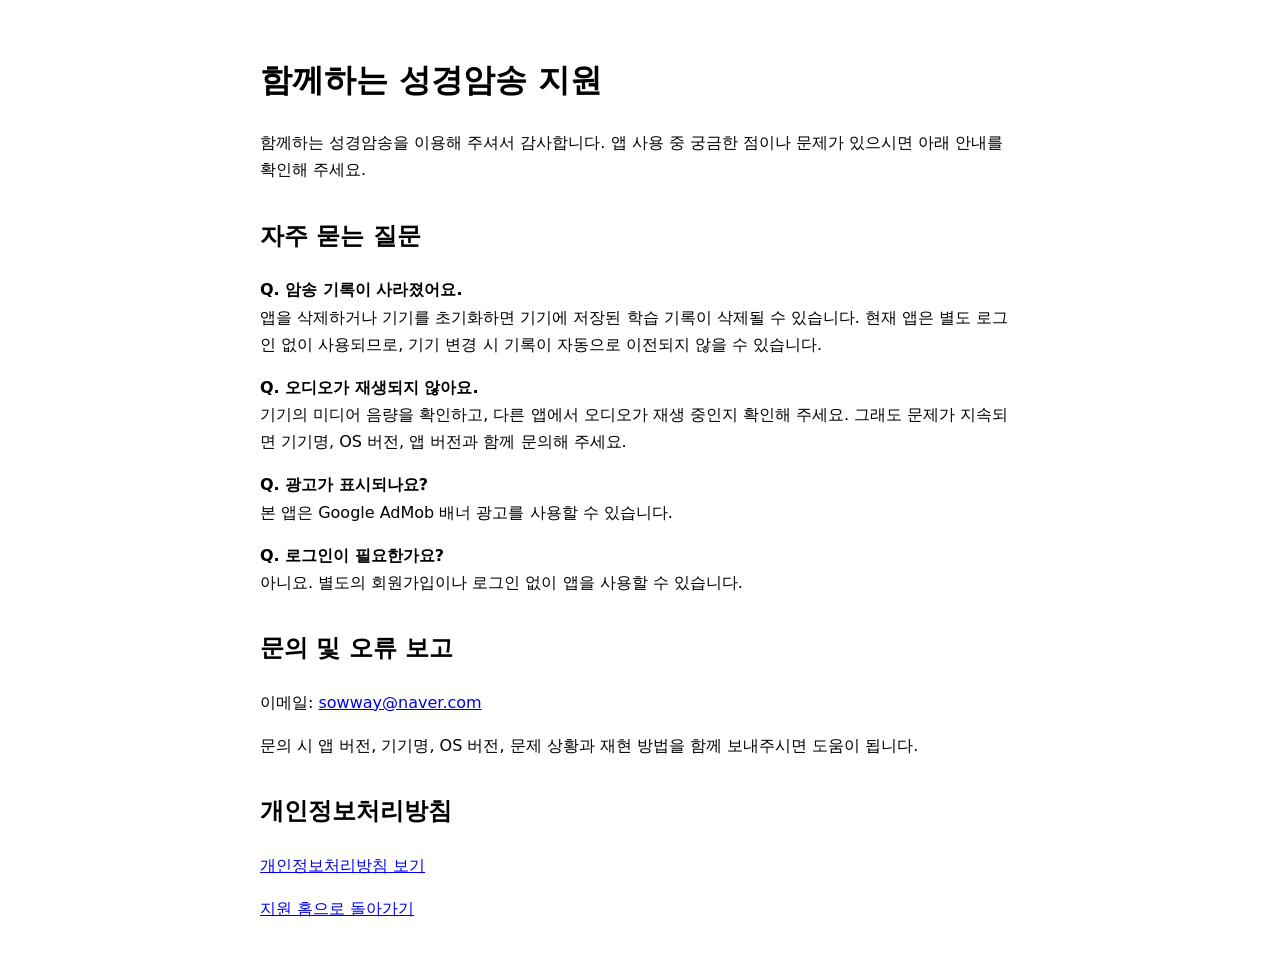
==== bible-memo/index.html @ c6562c02 "멀티 앱 지원 페이지 추가: 함께하는 성경암송" ====
<!DOCTYPE html>
<html lang="ko">
<head>
<meta charset="UTF-8">
<meta name="viewport" content="width=device-width, initial-scale=1">
<title>함께하는 성경암송 지원</title>
<style>
body{font-family:system-ui,sans-serif;max-width:760px;margin:0 auto;padding:32px 20px;line-height:1.7}
h2{margin-top:32px}
</style>
</head>
<body>
<h1>함께하는 성경암송 지원</h1>
<p>함께하는 성경암송을 이용해 주셔서 감사합니다. 앱 사용 중 궁금한 점이나 문제가 있으시면 아래 안내를 확인해 주세요.</p>

<h2>자주 묻는 질문</h2>
<p><strong>Q. 암송 기록이 사라졌어요.</strong><br>앱을 삭제하거나 기기를 초기화하면 기기에 저장된 학습 기록이 삭제될 수 있습니다. 현재 앱은 별도 로그인 없이 사용되므로, 기기 변경 시 기록이 자동으로 이전되지 않을 수 있습니다.</p>

<p><strong>Q. 오디오가 재생되지 않아요.</strong><br>기기의 미디어 음량을 확인하고, 다른 앱에서 오디오가 재생 중인지 확인해 주세요. 그래도 문제가 지속되면 기기명, OS 버전, 앱 버전과 함께 문의해 주세요.</p>

<p><strong>Q. 광고가 표시되나요?</strong><br>본 앱은 Google AdMob 배너 광고를 사용할 수 있습니다.</p>

<p><strong>Q. 로그인이 필요한가요?</strong><br>아니요. 별도의 회원가입이나 로그인 없이 앱을 사용할 수 있습니다.</p>

<h2>문의 및 오류 보고</h2>
<p>이메일: <a href="mailto:sowway@naver.com">sowway@naver.com</a></p>
<p>문의 시 앱 버전, 기기명, OS 버전, 문제 상황과 재현 방법을 함께 보내주시면 도움이 됩니다.</p>

<h2>개인정보처리방침</h2>
<p><a href="../common/privacy.html">개인정보처리방침 보기</a></p>

<p><a href="../">지원 홈으로 돌아가기</a></p>
</body>
</html>
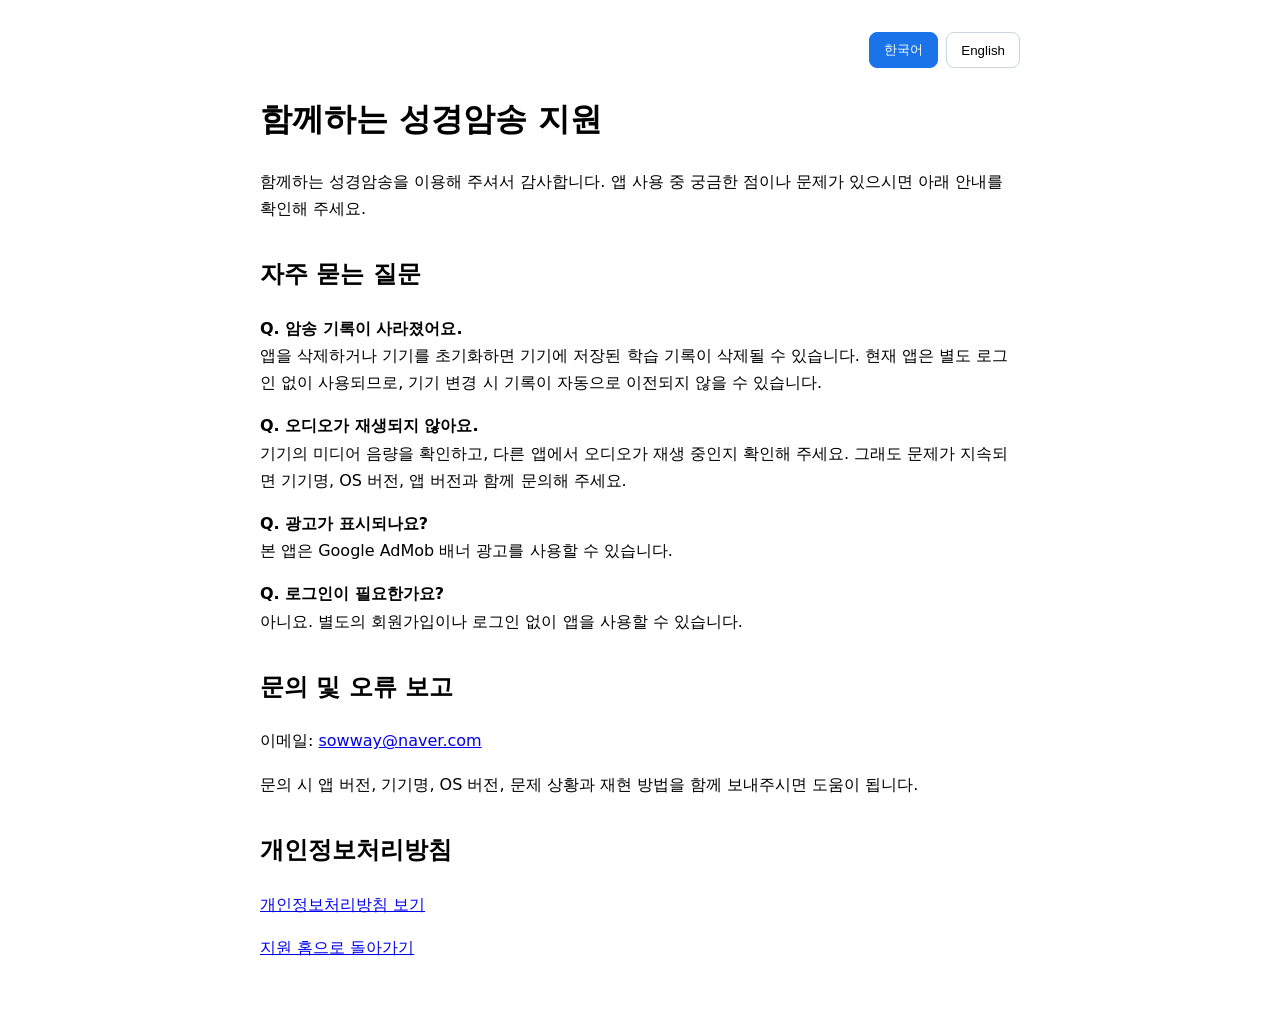
==== commit 90a75884: "지원 페이지 한국어/English 전환 기능 추가" ====
--- a/bible-memo/index.html
+++ b/bible-memo/index.html
@@ -3,32 +3,57 @@
 <head>
 <meta charset="UTF-8">
 <meta name="viewport" content="width=device-width, initial-scale=1">
-<title>함께하는 성경암송 지원</title>
+<title>Bible Memorization Together Support</title>
 <style>
 body{font-family:system-ui,sans-serif;max-width:760px;margin:0 auto;padding:32px 20px;line-height:1.7}
+.lang{display:flex;gap:8px;justify-content:flex-end;margin-bottom:24px}
+.lang button{padding:8px 14px;border:1px solid #cbd5e1;background:#fff;border-radius:8px;cursor:pointer}
+.lang button.active{background:#1a73e8;color:#fff;border-color:#1a73e8}
 h2{margin-top:32px}
 </style>
 </head>
 <body>
-<h1>함께하는 성경암송 지원</h1>
-<p>함께하는 성경암송을 이용해 주셔서 감사합니다. 앱 사용 중 궁금한 점이나 문제가 있으시면 아래 안내를 확인해 주세요.</p>
+<div class="lang">
+<button id="btn-ko" onclick="setLang('ko')">한국어</button>
+<button id="btn-en" onclick="setLang('en')">English</button>
+</div>
 
-<h2>자주 묻는 질문</h2>
-<p><strong>Q. 암송 기록이 사라졌어요.</strong><br>앱을 삭제하거나 기기를 초기화하면 기기에 저장된 학습 기록이 삭제될 수 있습니다. 현재 앱은 별도 로그인 없이 사용되므로, 기기 변경 시 기록이 자동으로 이전되지 않을 수 있습니다.</p>
+<h1 data-ko="함께하는 성경암송 지원" data-en="Bible Memorization Together Support">함께하는 성경암송 지원</h1>
+<p data-ko="함께하는 성경암송을 이용해 주셔서 감사합니다. 앱 사용 중 궁금한 점이나 문제가 있으시면 아래 안내를 확인해 주세요." data-en="Thank you for using Bible Memorization Together. If you have questions or experience an issue, please review the information below.">함께하는 성경암송을 이용해 주셔서 감사합니다. 앱 사용 중 궁금한 점이나 문제가 있으시면 아래 안내를 확인해 주세요.</p>
 
-<p><strong>Q. 오디오가 재생되지 않아요.</strong><br>기기의 미디어 음량을 확인하고, 다른 앱에서 오디오가 재생 중인지 확인해 주세요. 그래도 문제가 지속되면 기기명, OS 버전, 앱 버전과 함께 문의해 주세요.</p>
+<h2 data-ko="자주 묻는 질문" data-en="Frequently Asked Questions">자주 묻는 질문</h2>
 
-<p><strong>Q. 광고가 표시되나요?</strong><br>본 앱은 Google AdMob 배너 광고를 사용할 수 있습니다.</p>
+<p><strong data-ko="Q. 암송 기록이 사라졌어요." data-en="Q. My memorization progress disappeared.">Q. 암송 기록이 사라졌어요.</strong><br>
+<span data-ko="앱을 삭제하거나 기기를 초기화하면 기기에 저장된 학습 기록이 삭제될 수 있습니다. 현재 앱은 별도 로그인 없이 사용되므로, 기기 변경 시 기록이 자동으로 이전되지 않을 수 있습니다." data-en="Progress stored on your device may be removed if you uninstall the app or reset your device. Because the app does not require an account, progress may not transfer automatically when you change devices.">앱을 삭제하거나 기기를 초기화하면 기기에 저장된 학습 기록이 삭제될 수 있습니다. 현재 앱은 별도 로그인 없이 사용되므로, 기기 변경 시 기록이 자동으로 이전되지 않을 수 있습니다.</span></p>
 
-<p><strong>Q. 로그인이 필요한가요?</strong><br>아니요. 별도의 회원가입이나 로그인 없이 앱을 사용할 수 있습니다.</p>
+<p><strong data-ko="Q. 오디오가 재생되지 않아요." data-en="Q. Audio does not play.">Q. 오디오가 재생되지 않아요.</strong><br>
+<span data-ko="기기의 미디어 음량을 확인하고, 다른 앱에서 오디오가 재생 중인지 확인해 주세요. 그래도 문제가 지속되면 기기명, OS 버전, 앱 버전과 함께 문의해 주세요." data-en="Check your device media volume and whether another app is playing audio. If the issue continues, contact us with your device model, OS version, and app version.">기기의 미디어 음량을 확인하고, 다른 앱에서 오디오가 재생 중인지 확인해 주세요. 그래도 문제가 지속되면 기기명, OS 버전, 앱 버전과 함께 문의해 주세요.</span></p>
 
-<h2>문의 및 오류 보고</h2>
-<p>이메일: <a href="mailto:sowway@naver.com">sowway@naver.com</a></p>
-<p>문의 시 앱 버전, 기기명, OS 버전, 문제 상황과 재현 방법을 함께 보내주시면 도움이 됩니다.</p>
+<p><strong data-ko="Q. 광고가 표시되나요?" data-en="Q. Does the app show ads?">Q. 광고가 표시되나요?</strong><br>
+<span data-ko="본 앱은 Google AdMob 배너 광고를 사용할 수 있습니다." data-en="This app may display banner ads provided by Google AdMob.">본 앱은 Google AdMob 배너 광고를 사용할 수 있습니다.</span></p>
 
-<h2>개인정보처리방침</h2>
-<p><a href="../common/privacy.html">개인정보처리방침 보기</a></p>
+<p><strong data-ko="Q. 로그인이 필요한가요?" data-en="Q. Do I need an account?">Q. 로그인이 필요한가요?</strong><br>
+<span data-ko="아니요. 별도의 회원가입이나 로그인 없이 앱을 사용할 수 있습니다." data-en="No. You can use the app without creating an account or signing in.">아니요. 별도의 회원가입이나 로그인 없이 앱을 사용할 수 있습니다.</span></p>
 
-<p><a href="../">지원 홈으로 돌아가기</a></p>
+<h2 data-ko="문의 및 오류 보고" data-en="Contact and Bug Reports">문의 및 오류 보고</h2>
+<p><span data-ko="이메일" data-en="Email">이메일</span>: <a href="mailto:sowway@naver.com">sowway@naver.com</a></p>
+<p data-ko="문의 시 앱 버전, 기기명, OS 버전, 문제 상황과 재현 방법을 함께 보내주시면 도움이 됩니다." data-en="When contacting us, please include the app version, device model, OS version, issue description, and steps to reproduce it.">문의 시 앱 버전, 기기명, OS 버전, 문제 상황과 재현 방법을 함께 보내주시면 도움이 됩니다.</p>
+
+<h2 data-ko="개인정보처리방침" data-en="Privacy Policy">개인정보처리방침</h2>
+<p><a href="../common/privacy.html" data-ko="개인정보처리방침 보기" data-en="View Privacy Policy">개인정보처리방침 보기</a></p>
+
+<p><a href="../" data-ko="지원 홈으로 돌아가기" data-en="Back to support home">지원 홈으로 돌아가기</a></p>
+
+<script>
+function setLang(lang){
+ document.querySelectorAll('[data-ko]').forEach(el=>{el.textContent=lang==='ko'?el.dataset.ko:el.dataset.en;});
+ document.documentElement.lang=lang;
+ document.getElementById('btn-ko').classList.toggle('active',lang==='ko');
+ document.getElementById('btn-en').classList.toggle('active',lang==='en');
+ localStorage.setItem('sowway-lang',lang);
+}
+const saved=localStorage.getItem('sowway-lang')||'ko';
+setLang(saved);
+</script>
 </body>
 </html>
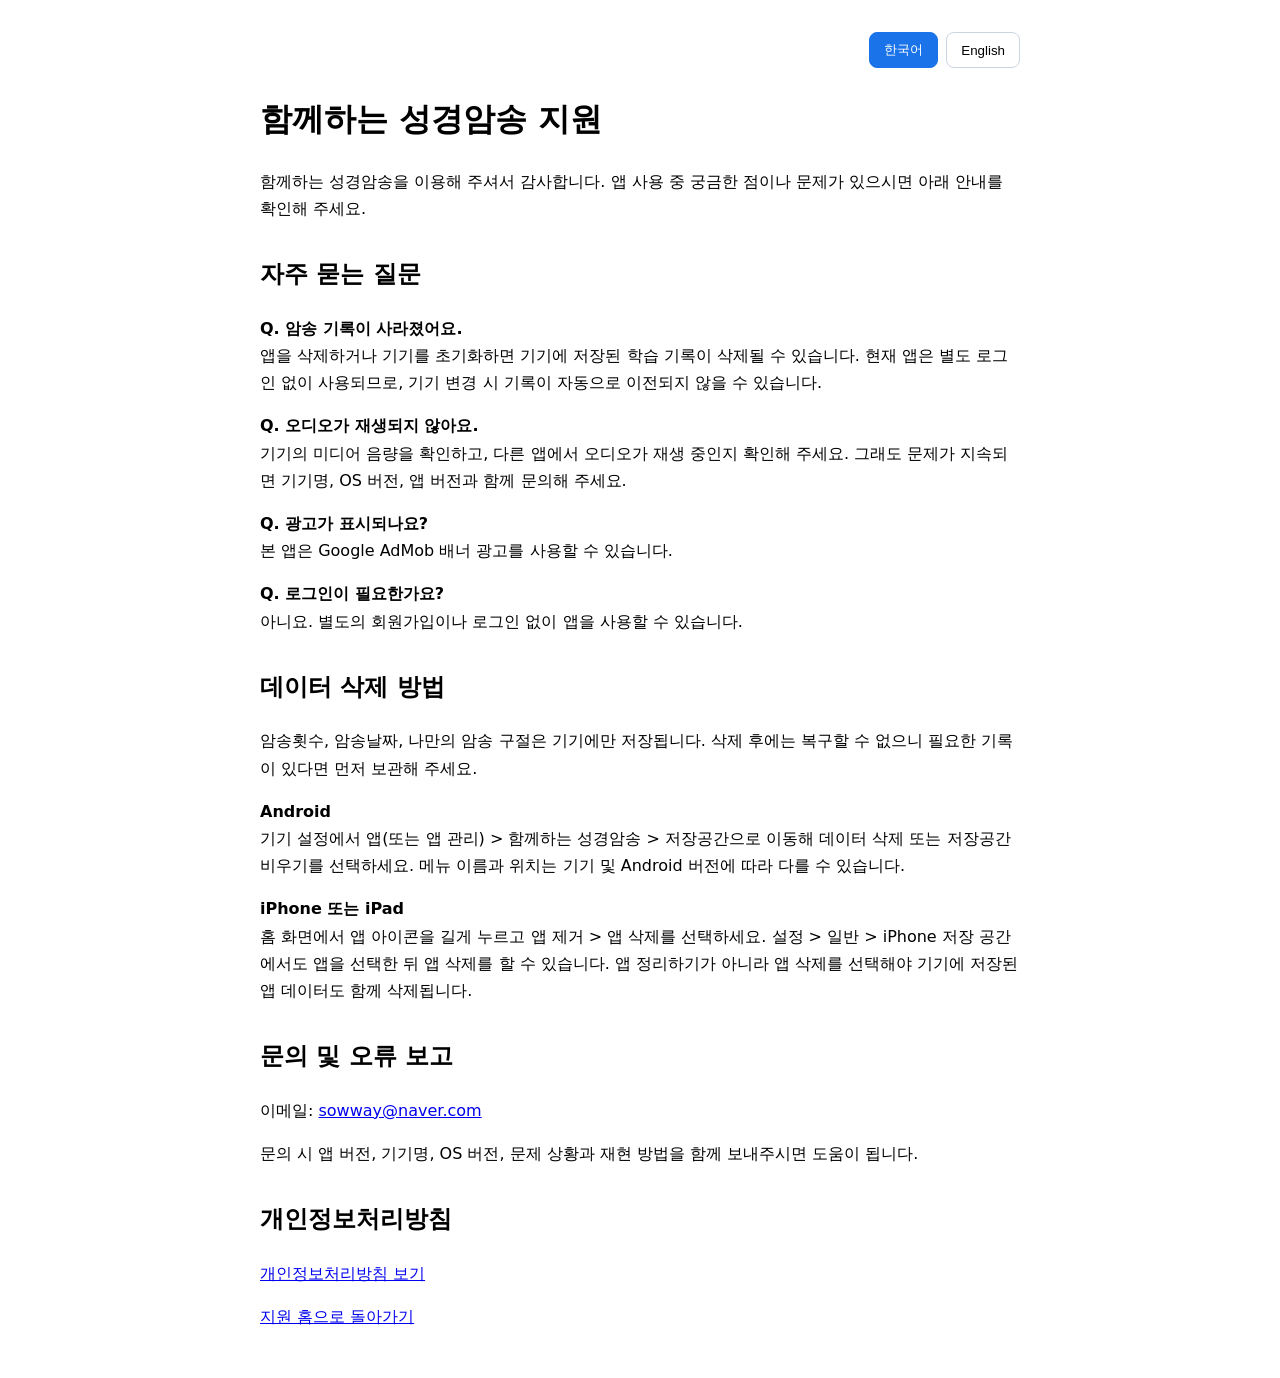
==== commit 302d1e87: "Update privacy policy disclosures Co-authored-by: Copilot <223556219+Copilot@users.noreply.github.co" ====
--- a/bible-memo/index.html
+++ b/bible-memo/index.html
@@ -35,6 +35,13 @@
 <p><strong data-ko="Q. 로그인이 필요한가요?" data-en="Q. Do I need an account?">Q. 로그인이 필요한가요?</strong><br>
 <span data-ko="아니요. 별도의 회원가입이나 로그인 없이 앱을 사용할 수 있습니다." data-en="No. You can use the app without creating an account or signing in.">아니요. 별도의 회원가입이나 로그인 없이 앱을 사용할 수 있습니다.</span></p>
 
+<h2 id="data-deletion" data-ko="데이터 삭제 방법" data-en="How to Delete Data">데이터 삭제 방법</h2>
+<p data-ko="암송횟수, 암송날짜, 나만의 암송 구절은 기기에만 저장됩니다. 삭제 후에는 복구할 수 없으니 필요한 기록이 있다면 먼저 보관해 주세요." data-en="Memorization counts, dates, and your personal verses are stored only on your device. Deleted data cannot be recovered, so save anything you need before deleting it.">암송횟수, 암송날짜, 나만의 암송 구절은 기기에만 저장됩니다. 삭제 후에는 복구할 수 없으니 필요한 기록이 있다면 먼저 보관해 주세요.</p>
+<p><strong data-ko="Android" data-en="Android">Android</strong><br>
+<span data-ko="기기 설정에서 앱(또는 앱 관리) &gt; 함께하는 성경암송 &gt; 저장공간으로 이동해 데이터 삭제 또는 저장공간 비우기를 선택하세요. 메뉴 이름과 위치는 기기 및 Android 버전에 따라 다를 수 있습니다." data-en="In your device settings, go to Apps (or App management) &gt; Bible Memorization Together &gt; Storage, then select Clear data or Clear storage. Menu names and locations may vary by device and Android version.">기기 설정에서 앱(또는 앱 관리) &gt; 함께하는 성경암송 &gt; 저장공간으로 이동해 데이터 삭제 또는 저장공간 비우기를 선택하세요. 메뉴 이름과 위치는 기기 및 Android 버전에 따라 다를 수 있습니다.</span></p>
+<p><strong data-ko="iPhone 또는 iPad" data-en="iPhone or iPad">iPhone 또는 iPad</strong><br>
+<span data-ko="홈 화면에서 앱 아이콘을 길게 누르고 앱 제거 &gt; 앱 삭제를 선택하세요. 설정 &gt; 일반 &gt; iPhone 저장 공간에서도 앱을 선택한 뒤 앱 삭제를 할 수 있습니다. 앱 정리하기가 아니라 앱 삭제를 선택해야 기기에 저장된 앱 데이터도 함께 삭제됩니다." data-en="Touch and hold the app icon on the Home Screen, then choose Remove App &gt; Delete App. You can also go to Settings &gt; General &gt; iPhone Storage, select the app, and tap Delete App. Choose Delete App, not Offload App, to remove the app's data stored on your device as well.">홈 화면에서 앱 아이콘을 길게 누르고 앱 제거 &gt; 앱 삭제를 선택하세요. 설정 &gt; 일반 &gt; iPhone 저장 공간에서도 앱을 선택한 뒤 앱 삭제를 할 수 있습니다. 앱 정리하기가 아니라 앱 삭제를 선택해야 기기에 저장된 앱 데이터도 함께 삭제됩니다.</span></p>
+
 <h2 data-ko="문의 및 오류 보고" data-en="Contact and Bug Reports">문의 및 오류 보고</h2>
 <p><span data-ko="이메일" data-en="Email">이메일</span>: <a href="mailto:sowway@naver.com">sowway@naver.com</a></p>
 <p data-ko="문의 시 앱 버전, 기기명, OS 버전, 문제 상황과 재현 방법을 함께 보내주시면 도움이 됩니다." data-en="When contacting us, please include the app version, device model, OS version, issue description, and steps to reproduce it.">문의 시 앱 버전, 기기명, OS 버전, 문제 상황과 재현 방법을 함께 보내주시면 도움이 됩니다.</p>
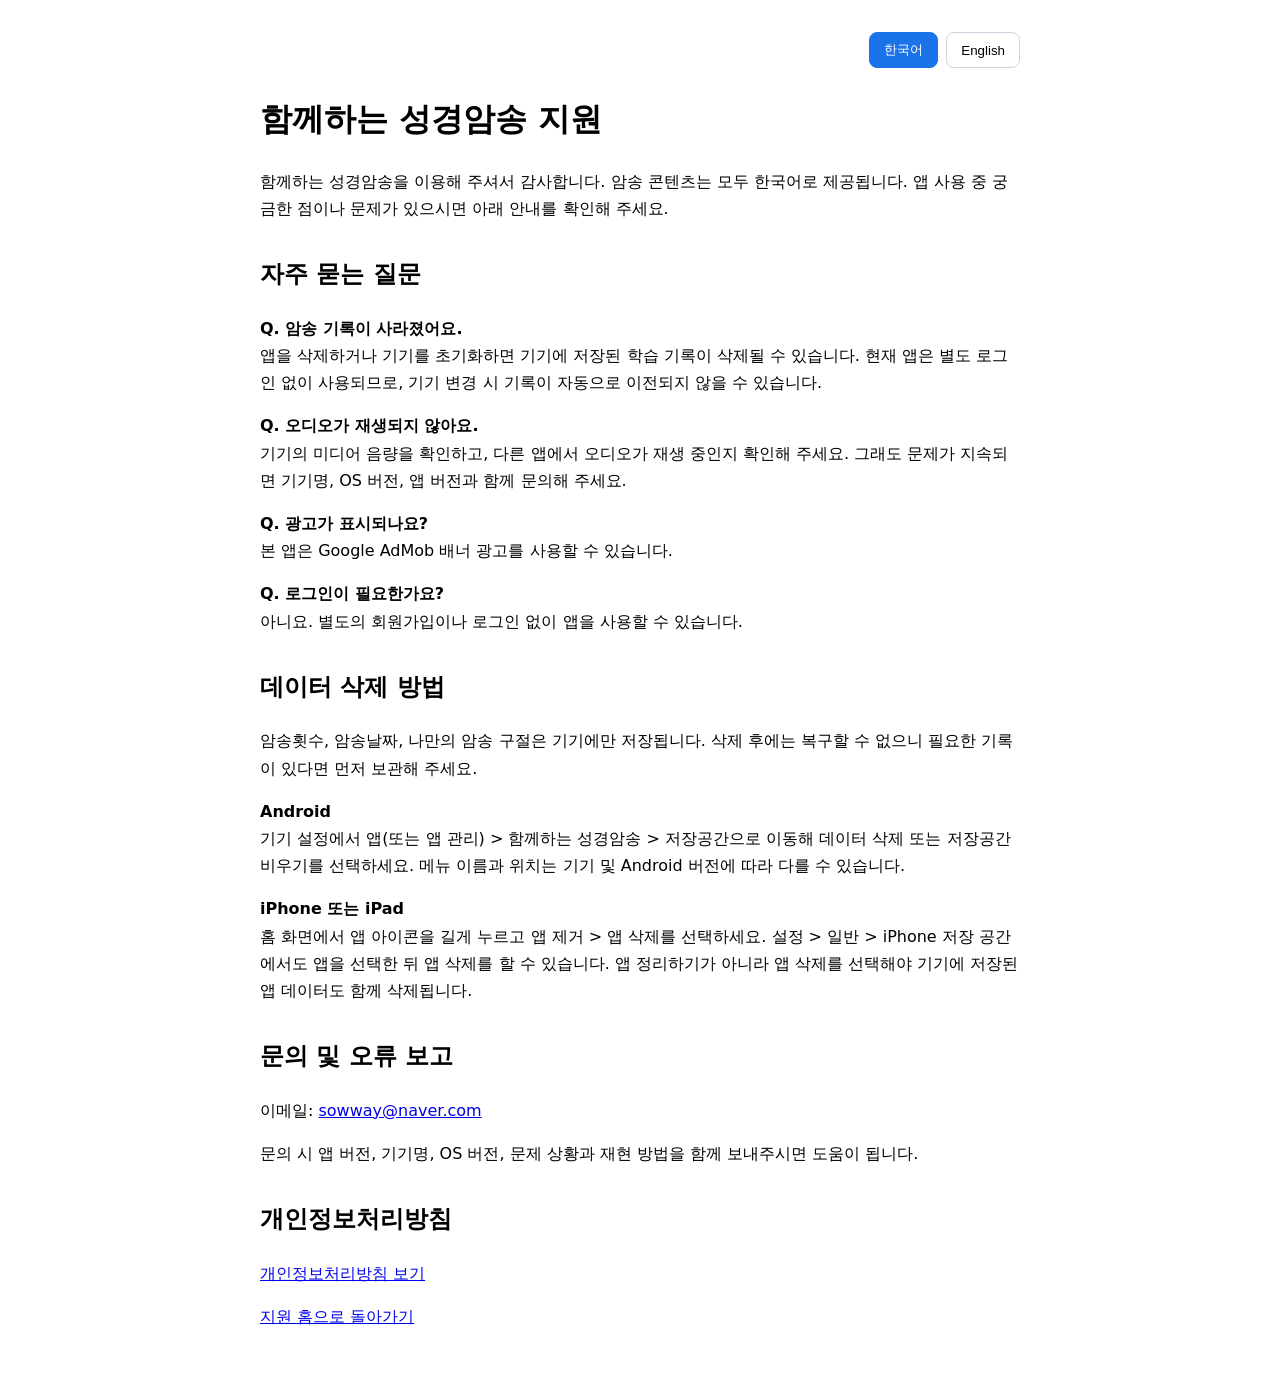
==== commit 5329d82f: "DTW maked" ====
--- a/bible-memo/index.html
+++ b/bible-memo/index.html
@@ -19,7 +19,7 @@
 </div>
 
 <h1 data-ko="함께하는 성경암송 지원" data-en="Bible Memorization Together Support">함께하는 성경암송 지원</h1>
-<p data-ko="함께하는 성경암송을 이용해 주셔서 감사합니다. 앱 사용 중 궁금한 점이나 문제가 있으시면 아래 안내를 확인해 주세요." data-en="Thank you for using Bible Memorization Together. If you have questions or experience an issue, please review the information below.">함께하는 성경암송을 이용해 주셔서 감사합니다. 앱 사용 중 궁금한 점이나 문제가 있으시면 아래 안내를 확인해 주세요.</p>
+<p data-ko="함께하는 성경암송을 이용해 주셔서 감사합니다. 암송 콘텐츠는 모두 한국어로 제공됩니다. 앱 사용 중 궁금한 점이나 문제가 있으시면 아래 안내를 확인해 주세요." data-en="Thank you for using Bible Memorization Together. All memorization content is provided in Korean. If you have questions or experience an issue, please review the information below.">함께하는 성경암송을 이용해 주셔서 감사합니다. 암송 콘텐츠는 모두 한국어로 제공됩니다. 앱 사용 중 궁금한 점이나 문제가 있으시면 아래 안내를 확인해 주세요.</p>
 
 <h2 data-ko="자주 묻는 질문" data-en="Frequently Asked Questions">자주 묻는 질문</h2>
 
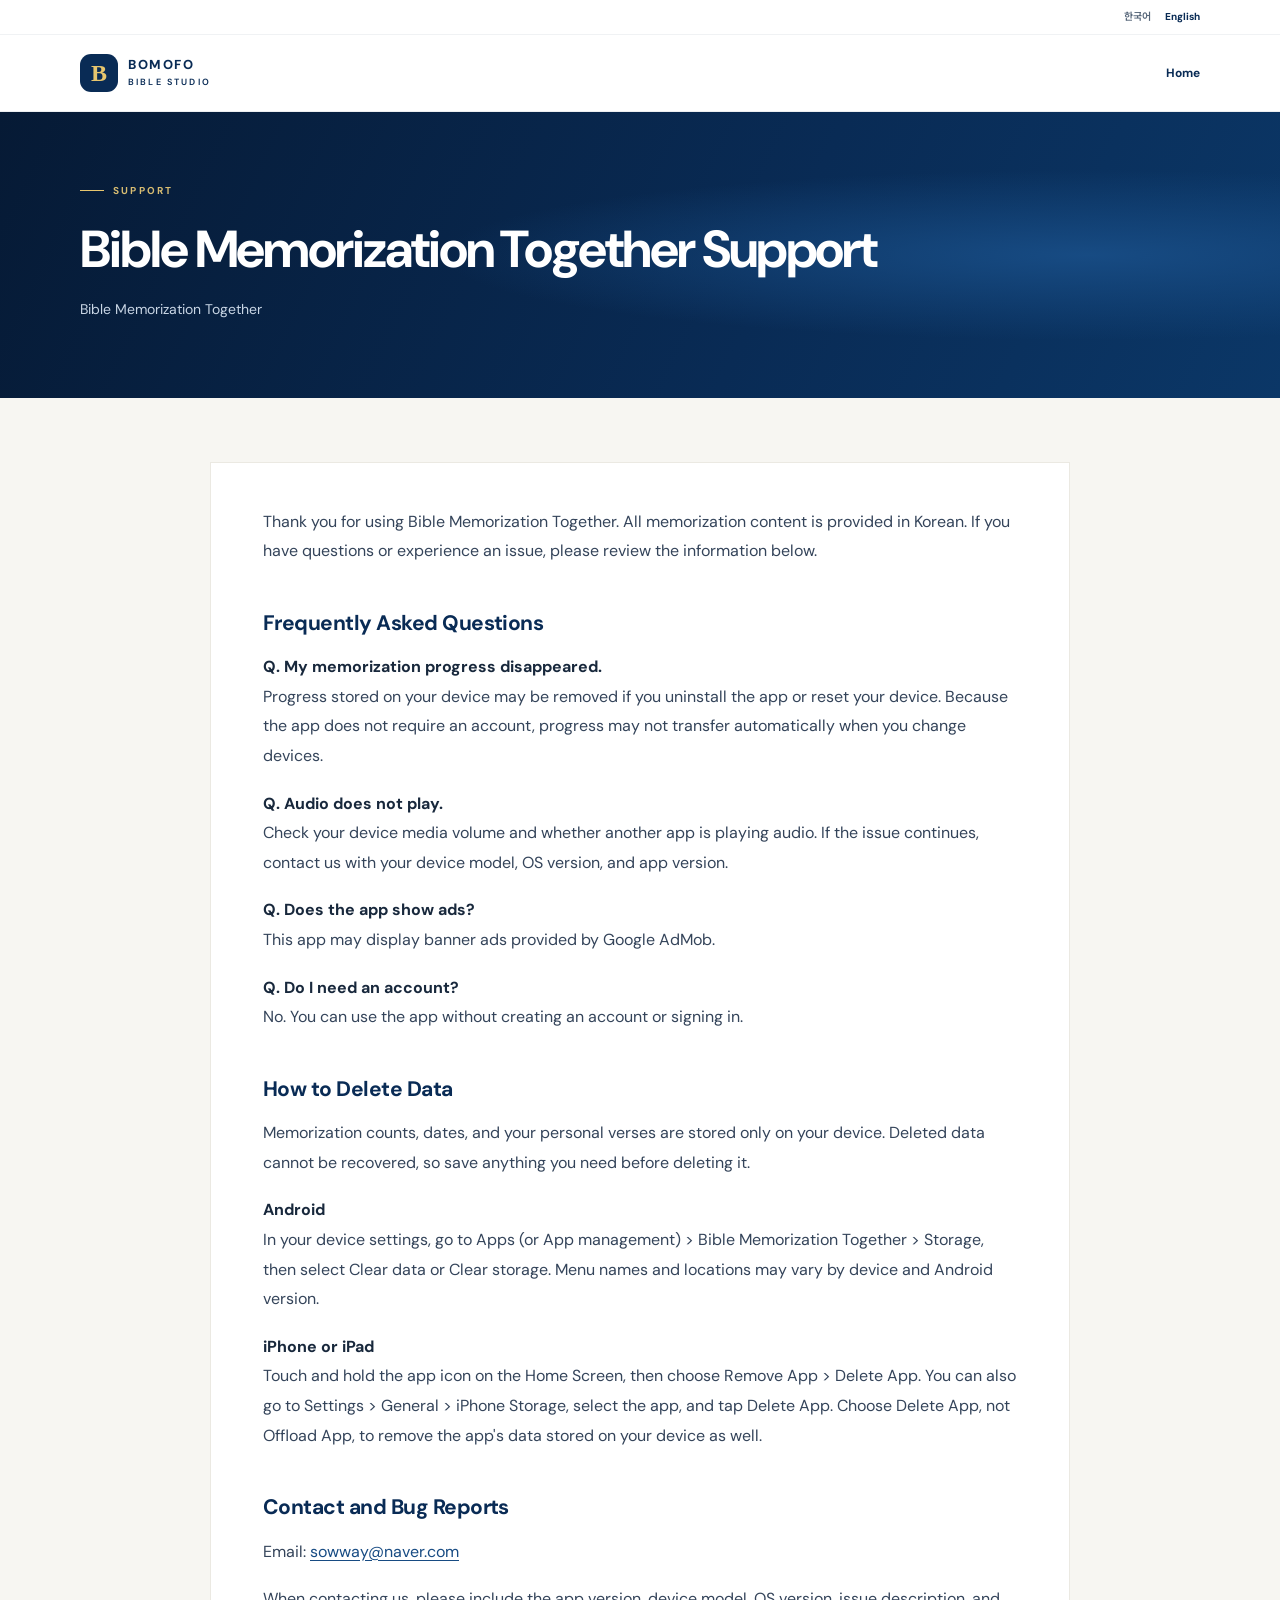
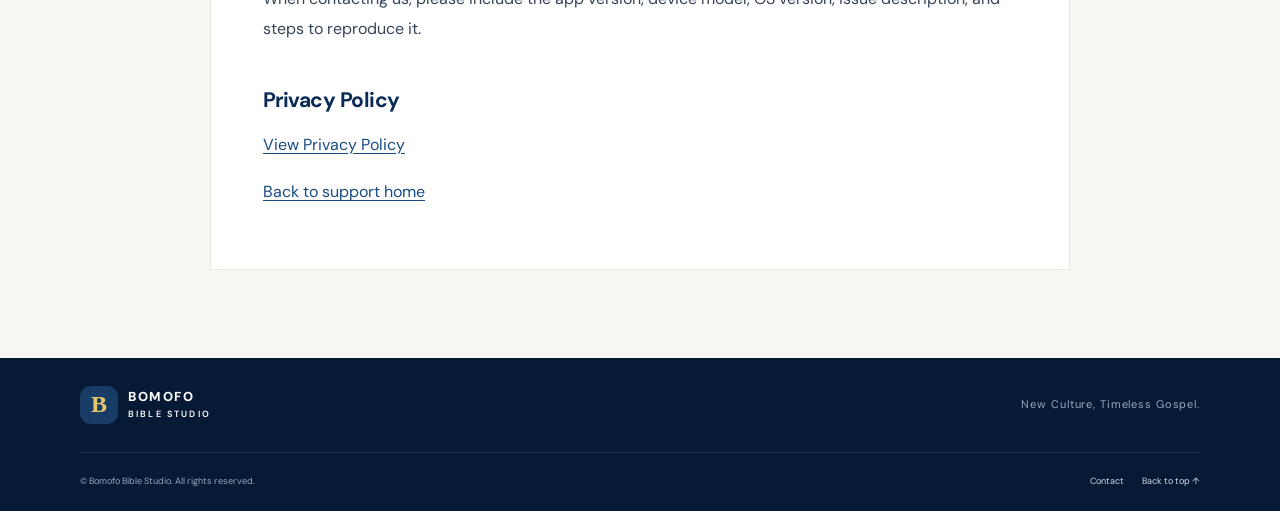
==== commit d0094bc6: "Make main homepage" ====
--- a/bible-memo/index.html
+++ b/bible-memo/index.html
@@ -1,66 +1,89 @@
 <!DOCTYPE html>
-<html lang="ko">
+<html lang="en">
 <head>
 <meta charset="UTF-8">
 <meta name="viewport" content="width=device-width, initial-scale=1">
 <title>Bible Memorization Together Support</title>
-<style>
-body{font-family:system-ui,sans-serif;max-width:760px;margin:0 auto;padding:32px 20px;line-height:1.7}
-.lang{display:flex;gap:8px;justify-content:flex-end;margin-bottom:24px}
-.lang button{padding:8px 14px;border:1px solid #cbd5e1;background:#fff;border-radius:8px;cursor:pointer}
-.lang button.active{background:#1a73e8;color:#fff;border-color:#1a73e8}
-h2{margin-top:32px}
-</style>
+<meta name="theme-color" content="#092b55">
+<link rel="stylesheet" href="../style.css">
+<link rel="stylesheet" href="../common/support.css">
 </head>
-<body>
-<div class="lang">
-<button id="btn-ko" onclick="setLang('ko')">한국어</button>
-<button id="btn-en" onclick="setLang('en')">English</button>
-</div>
+<body class="support-page" id="top">
+<header class="site-header">
+  <div class="language-switch">
+    <div class="container language-switch-inner" role="group" aria-label="Language selection">
+      <button type="button" data-language="ko" aria-pressed="false" lang="ko">한국어</button>
+      <button type="button" data-language="en" class="active" aria-pressed="true" lang="en">English</button>
+    </div>
+  </div>
+  <div class="container nav-wrap">
+    <a class="brand" href="../index.html?lang=en" data-language-link aria-label="Bomofo Bible Studio">
+      <span class="brand-mark">B</span><span class="brand-name">BOMOFO <small>BIBLE STUDIO</small></span>
+    </a>
+    <a class="page-header-link" href="../index.html?lang=en" data-language-link data-ko="홈으로" data-en="Home">Home</a>
+  </div>
+</header>
+<main>
+  <section class="support-hero">
+    <div class="container">
+      <p class="eyebrow"><span></span>SUPPORT</p>
+      <h1 data-ko="함께하는 성경암송 지원" data-en="Bible Memorization Together Support">Bible Memorization Together Support</h1>
+      <p class="support-context" data-ko="함께하는 성경암송" data-en="Bible Memorization Together">Bible Memorization Together</p>
+    </div>
+  </section>
+  <section class="document-wrap">
+    <div class="container document-content">
 
-<h1 data-ko="함께하는 성경암송 지원" data-en="Bible Memorization Together Support">함께하는 성경암송 지원</h1>
-<p data-ko="함께하는 성경암송을 이용해 주셔서 감사합니다. 암송 콘텐츠는 모두 한국어로 제공됩니다. 앱 사용 중 궁금한 점이나 문제가 있으시면 아래 안내를 확인해 주세요." data-en="Thank you for using Bible Memorization Together. All memorization content is provided in Korean. If you have questions or experience an issue, please review the information below.">함께하는 성경암송을 이용해 주셔서 감사합니다. 암송 콘텐츠는 모두 한국어로 제공됩니다. 앱 사용 중 궁금한 점이나 문제가 있으시면 아래 안내를 확인해 주세요.</p>
+<p data-ko="함께하는 성경암송을 이용해 주셔서 감사합니다. 암송 콘텐츠는 모두 한국어로 제공됩니다. 앱 사용 중 궁금한 점이나 문제가 있으시면 아래 안내를 확인해 주세요." data-en="Thank you for using Bible Memorization Together. All memorization content is provided in Korean. If you have questions or experience an issue, please review the information below.">Thank you for using Bible Memorization Together. All memorization content is provided in Korean. If you have questions or experience an issue, please review the information below.</p>
 
-<h2 data-ko="자주 묻는 질문" data-en="Frequently Asked Questions">자주 묻는 질문</h2>
+<h2 data-ko="자주 묻는 질문" data-en="Frequently Asked Questions">Frequently Asked Questions</h2>
 
-<p><strong data-ko="Q. 암송 기록이 사라졌어요." data-en="Q. My memorization progress disappeared.">Q. 암송 기록이 사라졌어요.</strong><br>
-<span data-ko="앱을 삭제하거나 기기를 초기화하면 기기에 저장된 학습 기록이 삭제될 수 있습니다. 현재 앱은 별도 로그인 없이 사용되므로, 기기 변경 시 기록이 자동으로 이전되지 않을 수 있습니다." data-en="Progress stored on your device may be removed if you uninstall the app or reset your device. Because the app does not require an account, progress may not transfer automatically when you change devices.">앱을 삭제하거나 기기를 초기화하면 기기에 저장된 학습 기록이 삭제될 수 있습니다. 현재 앱은 별도 로그인 없이 사용되므로, 기기 변경 시 기록이 자동으로 이전되지 않을 수 있습니다.</span></p>
+<p><strong data-ko="Q. 암송 기록이 사라졌어요." data-en="Q. My memorization progress disappeared.">Q. My memorization progress disappeared.</strong><br>
+<span data-ko="앱을 삭제하거나 기기를 초기화하면 기기에 저장된 학습 기록이 삭제될 수 있습니다. 현재 앱은 별도 로그인 없이 사용되므로, 기기 변경 시 기록이 자동으로 이전되지 않을 수 있습니다." data-en="Progress stored on your device may be removed if you uninstall the app or reset your device. Because the app does not require an account, progress may not transfer automatically when you change devices.">Progress stored on your device may be removed if you uninstall the app or reset your device. Because the app does not require an account, progress may not transfer automatically when you change devices.</span></p>
 
-<p><strong data-ko="Q. 오디오가 재생되지 않아요." data-en="Q. Audio does not play.">Q. 오디오가 재생되지 않아요.</strong><br>
-<span data-ko="기기의 미디어 음량을 확인하고, 다른 앱에서 오디오가 재생 중인지 확인해 주세요. 그래도 문제가 지속되면 기기명, OS 버전, 앱 버전과 함께 문의해 주세요." data-en="Check your device media volume and whether another app is playing audio. If the issue continues, contact us with your device model, OS version, and app version.">기기의 미디어 음량을 확인하고, 다른 앱에서 오디오가 재생 중인지 확인해 주세요. 그래도 문제가 지속되면 기기명, OS 버전, 앱 버전과 함께 문의해 주세요.</span></p>
+<p><strong data-ko="Q. 오디오가 재생되지 않아요." data-en="Q. Audio does not play.">Q. Audio does not play.</strong><br>
+<span data-ko="기기의 미디어 음량을 확인하고, 다른 앱에서 오디오가 재생 중인지 확인해 주세요. 그래도 문제가 지속되면 기기명, OS 버전, 앱 버전과 함께 문의해 주세요." data-en="Check your device media volume and whether another app is playing audio. If the issue continues, contact us with your device model, OS version, and app version.">Check your device media volume and whether another app is playing audio. If the issue continues, contact us with your device model, OS version, and app version.</span></p>
 
-<p><strong data-ko="Q. 광고가 표시되나요?" data-en="Q. Does the app show ads?">Q. 광고가 표시되나요?</strong><br>
-<span data-ko="본 앱은 Google AdMob 배너 광고를 사용할 수 있습니다." data-en="This app may display banner ads provided by Google AdMob.">본 앱은 Google AdMob 배너 광고를 사용할 수 있습니다.</span></p>
+<p><strong data-ko="Q. 광고가 표시되나요?" data-en="Q. Does the app show ads?">Q. Does the app show ads?</strong><br>
+<span data-ko="본 앱은 Google AdMob 배너 광고를 사용할 수 있습니다." data-en="This app may display banner ads provided by Google AdMob.">This app may display banner ads provided by Google AdMob.</span></p>
 
-<p><strong data-ko="Q. 로그인이 필요한가요?" data-en="Q. Do I need an account?">Q. 로그인이 필요한가요?</strong><br>
-<span data-ko="아니요. 별도의 회원가입이나 로그인 없이 앱을 사용할 수 있습니다." data-en="No. You can use the app without creating an account or signing in.">아니요. 별도의 회원가입이나 로그인 없이 앱을 사용할 수 있습니다.</span></p>
+<p><strong data-ko="Q. 로그인이 필요한가요?" data-en="Q. Do I need an account?">Q. Do I need an account?</strong><br>
+<span data-ko="아니요. 별도의 회원가입이나 로그인 없이 앱을 사용할 수 있습니다." data-en="No. You can use the app without creating an account or signing in.">No. You can use the app without creating an account or signing in.</span></p>
 
-<h2 id="data-deletion" data-ko="데이터 삭제 방법" data-en="How to Delete Data">데이터 삭제 방법</h2>
-<p data-ko="암송횟수, 암송날짜, 나만의 암송 구절은 기기에만 저장됩니다. 삭제 후에는 복구할 수 없으니 필요한 기록이 있다면 먼저 보관해 주세요." data-en="Memorization counts, dates, and your personal verses are stored only on your device. Deleted data cannot be recovered, so save anything you need before deleting it.">암송횟수, 암송날짜, 나만의 암송 구절은 기기에만 저장됩니다. 삭제 후에는 복구할 수 없으니 필요한 기록이 있다면 먼저 보관해 주세요.</p>
+<h2 id="data-deletion" data-ko="데이터 삭제 방법" data-en="How to Delete Data">How to Delete Data</h2>
+<p data-ko="암송횟수, 암송날짜, 나만의 암송 구절은 기기에만 저장됩니다. 삭제 후에는 복구할 수 없으니 필요한 기록이 있다면 먼저 보관해 주세요." data-en="Memorization counts, dates, and your personal verses are stored only on your device. Deleted data cannot be recovered, so save anything you need before deleting it.">Memorization counts, dates, and your personal verses are stored only on your device. Deleted data cannot be recovered, so save anything you need before deleting it.</p>
 <p><strong data-ko="Android" data-en="Android">Android</strong><br>
-<span data-ko="기기 설정에서 앱(또는 앱 관리) &gt; 함께하는 성경암송 &gt; 저장공간으로 이동해 데이터 삭제 또는 저장공간 비우기를 선택하세요. 메뉴 이름과 위치는 기기 및 Android 버전에 따라 다를 수 있습니다." data-en="In your device settings, go to Apps (or App management) &gt; Bible Memorization Together &gt; Storage, then select Clear data or Clear storage. Menu names and locations may vary by device and Android version.">기기 설정에서 앱(또는 앱 관리) &gt; 함께하는 성경암송 &gt; 저장공간으로 이동해 데이터 삭제 또는 저장공간 비우기를 선택하세요. 메뉴 이름과 위치는 기기 및 Android 버전에 따라 다를 수 있습니다.</span></p>
-<p><strong data-ko="iPhone 또는 iPad" data-en="iPhone or iPad">iPhone 또는 iPad</strong><br>
-<span data-ko="홈 화면에서 앱 아이콘을 길게 누르고 앱 제거 &gt; 앱 삭제를 선택하세요. 설정 &gt; 일반 &gt; iPhone 저장 공간에서도 앱을 선택한 뒤 앱 삭제를 할 수 있습니다. 앱 정리하기가 아니라 앱 삭제를 선택해야 기기에 저장된 앱 데이터도 함께 삭제됩니다." data-en="Touch and hold the app icon on the Home Screen, then choose Remove App &gt; Delete App. You can also go to Settings &gt; General &gt; iPhone Storage, select the app, and tap Delete App. Choose Delete App, not Offload App, to remove the app's data stored on your device as well.">홈 화면에서 앱 아이콘을 길게 누르고 앱 제거 &gt; 앱 삭제를 선택하세요. 설정 &gt; 일반 &gt; iPhone 저장 공간에서도 앱을 선택한 뒤 앱 삭제를 할 수 있습니다. 앱 정리하기가 아니라 앱 삭제를 선택해야 기기에 저장된 앱 데이터도 함께 삭제됩니다.</span></p>
+<span data-ko="기기 설정에서 앱(또는 앱 관리) &gt; 함께하는 성경암송 &gt; 저장공간으로 이동해 데이터 삭제 또는 저장공간 비우기를 선택하세요. 메뉴 이름과 위치는 기기 및 Android 버전에 따라 다를 수 있습니다." data-en="In your device settings, go to Apps (or App management) &gt; Bible Memorization Together &gt; Storage, then select Clear data or Clear storage. Menu names and locations may vary by device and Android version.">In your device settings, go to Apps (or App management) &gt; Bible Memorization Together &gt; Storage, then select Clear data or Clear storage. Menu names and locations may vary by device and Android version.</span></p>
+<p><strong data-ko="iPhone 또는 iPad" data-en="iPhone or iPad">iPhone or iPad</strong><br>
+<span data-ko="홈 화면에서 앱 아이콘을 길게 누르고 앱 제거 &gt; 앱 삭제를 선택하세요. 설정 &gt; 일반 &gt; iPhone 저장 공간에서도 앱을 선택한 뒤 앱 삭제를 할 수 있습니다. 앱 정리하기가 아니라 앱 삭제를 선택해야 기기에 저장된 앱 데이터도 함께 삭제됩니다." data-en="Touch and hold the app icon on the Home Screen, then choose Remove App &gt; Delete App. You can also go to Settings &gt; General &gt; iPhone Storage, select the app, and tap Delete App. Choose Delete App, not Offload App, to remove the app's data stored on your device as well.">Touch and hold the app icon on the Home Screen, then choose Remove App &gt; Delete App. You can also go to Settings &gt; General &gt; iPhone Storage, select the app, and tap Delete App. Choose Delete App, not Offload App, to remove the app's data stored on your device as well.</span></p>
 
-<h2 data-ko="문의 및 오류 보고" data-en="Contact and Bug Reports">문의 및 오류 보고</h2>
-<p><span data-ko="이메일" data-en="Email">이메일</span>: <a href="mailto:sowway@naver.com">sowway@naver.com</a></p>
-<p data-ko="문의 시 앱 버전, 기기명, OS 버전, 문제 상황과 재현 방법을 함께 보내주시면 도움이 됩니다." data-en="When contacting us, please include the app version, device model, OS version, issue description, and steps to reproduce it.">문의 시 앱 버전, 기기명, OS 버전, 문제 상황과 재현 방법을 함께 보내주시면 도움이 됩니다.</p>
+<h2 data-ko="문의 및 오류 보고" data-en="Contact and Bug Reports">Contact and Bug Reports</h2>
+<p><span data-ko="이메일" data-en="Email">Email</span>: <a href="mailto:sowway@naver.com">sowway@naver.com</a></p>
+<p data-ko="문의 시 앱 버전, 기기명, OS 버전, 문제 상황과 재현 방법을 함께 보내주시면 도움이 됩니다." data-en="When contacting us, please include the app version, device model, OS version, issue description, and steps to reproduce it.">When contacting us, please include the app version, device model, OS version, issue description, and steps to reproduce it.</p>
 
-<h2 data-ko="개인정보처리방침" data-en="Privacy Policy">개인정보처리방침</h2>
-<p><a href="../common/privacy.html" data-ko="개인정보처리방침 보기" data-en="View Privacy Policy">개인정보처리방침 보기</a></p>
+<h2 data-ko="개인정보처리방침" data-en="Privacy Policy">Privacy Policy</h2>
+<p><a href="privacy.html?lang=en" data-language-link data-ko="개인정보처리방침 보기" data-en="View Privacy Policy">View Privacy Policy</a></p>
 
-<p><a href="../" data-ko="지원 홈으로 돌아가기" data-en="Back to support home">지원 홈으로 돌아가기</a></p>
+<p><a href="../index.html?lang=en" data-language-link data-ko="지원 홈으로 돌아가기" data-en="Back to support home">Back to support home</a></p>
 
-<script>
-function setLang(lang){
- document.querySelectorAll('[data-ko]').forEach(el=>{el.textContent=lang==='ko'?el.dataset.ko:el.dataset.en;});
- document.documentElement.lang=lang;
- document.getElementById('btn-ko').classList.toggle('active',lang==='ko');
- document.getElementById('btn-en').classList.toggle('active',lang==='en');
- localStorage.setItem('sowway-lang',lang);
-}
-const saved=localStorage.getItem('sowway-lang')||'ko';
-setLang(saved);
-</script>
+    </div>
+  </section>
+</main>
+<footer class="site-footer">
+  <div class="container footer-top">
+    <a class="brand footer-brand" href="../index.html?lang=en" data-language-link aria-label="Bomofo Bible Studio">
+      <span class="brand-mark">B</span><span class="brand-name">BOMOFO <small>BIBLE STUDIO</small></span>
+    </a>
+    <p>New Culture, Timeless Gospel.</p>
+  </div>
+  <div class="container footer-bottom">
+    <span>© Bomofo Bible Studio. All rights reserved.</span>
+    <div class="footer-links">
+      <a href="../common/contact.html?lang=en" data-language-link data-ko="문의하기" data-en="Contact">Contact</a>
+      <a href="#top" data-ko="맨 위로 ↑" data-en="Back to top ↑">Back to top ↑</a>
+    </div>
+  </div>
+</footer>
+<script src="../common/language.js" defer></script>
 </body>
 </html>
--- a/style.css
+++ b/style.css
@@ -0,0 +1,166 @@
+@import url('https://fonts.googleapis.com/css2?family=DM+Sans:wght@400;500;600;700&family=Noto+Sans+KR:wght@400;500;600;700;800;900&display=swap');
+
+:root {
+  --navy: #092b55;
+  --navy-deep: #061d3b;
+  --blue: #174b83;
+  --gold: #e7c66e;
+  --ink: #18283c;
+  --muted: #667487;
+  --paper: #f7f6f2;
+  --white: #fff;
+  --line: #e5e6e8;
+  --font: "DM Sans", "Noto Sans KR", sans-serif;
+}
+* { box-sizing: border-box; }
+html { scroll-behavior: smooth; scroll-padding-top: 88px; }
+body { margin: 0; color: var(--ink); font-family: var(--font); line-height: 1.75; word-break: keep-all; }
+html[lang="en"] body { word-break: normal; }
+a { color: inherit; text-decoration: none; }
+.container { width: min(1120px, calc(100% - 48px)); margin: 0 auto; }
+.site-header { position: sticky; top: 0; z-index: 20; background: rgba(255,255,255,.94); backdrop-filter: blur(14px); border-bottom: 1px solid rgba(15,39,68,.08); }
+.language-switch { border-bottom: 1px solid rgba(15,39,68,.06); }
+.language-switch-inner { min-height: 34px; display: flex; align-items: center; justify-content: flex-end; gap: 14px; }
+.language-switch a { color: #748194; font-size: 10px; font-weight: 600; }
+.language-switch a[aria-current="page"] { color: var(--navy); font-weight: 800; }
+.nav-wrap { min-height: 76px; display: flex; align-items: center; justify-content: space-between; gap: 28px; }
+.brand { display: inline-flex; align-items: center; gap: 10px; flex-shrink: 0; }
+.brand-mark { display: grid; place-items: center; width: 38px; height: 38px; border-radius: 11px; background: var(--navy); color: var(--gold); font: 800 24px Georgia, serif; }
+.brand-name { font-size: 13px; line-height: 1.15; font-weight: 800; letter-spacing: .12em; color: var(--navy); }
+.brand-name small { display: block; margin-top: 4px; font-size: 9px; letter-spacing: .24em; font-weight: 600; }
+.main-nav { display: flex; align-items: center; gap: 28px; color: #526174; font-size: 12px; font-weight: 600; }
+.main-nav a:hover, .footer-bottom a:hover { color: var(--blue); }
+.nav-cta { padding: 10px 16px; border: 1px solid #d9e0e8; border-radius: 4px; font-size: 12px; font-weight: 700; color: var(--navy); }
+.nav-cta span { margin-left: 8px; }
+.hero { position: relative; min-height: 650px; overflow: hidden; display: flex; align-items: center; background: radial-gradient(ellipse at 80% 45%, #174b83 0%, transparent 38%), linear-gradient(115deg, #061a35, #092b55 60%, #0b3767); color: white; }
+.hero-content { position: relative; z-index: 2; padding-top: 72px; padding-bottom: 78px; }
+.eyebrow { margin: 0 0 22px; color: #d8bd72; font-size: 10px; font-weight: 700; letter-spacing: .22em; }
+.eyebrow span { display: inline-block; width: 24px; height: 1px; margin: 0 9px 3px 0; background: var(--gold); }
+.eyebrow.dark { color: #8c7132; }
+.hero h1 { margin: 0; max-width: 680px; font-size: clamp(38px, 5.8vw, 68px); line-height: 1.28; letter-spacing: -.055em; font-weight: 800; }
+.hero h1 em, .mission h2 em, .join h2 em { color: var(--gold); font-style: normal; }
+.hero-copy { max-width: 510px; margin: 26px 0 32px; color: #c9d6e5; font-size: 15px; line-height: 2; }
+.hero-actions { display: flex; align-items: center; gap: 28px; }
+.button { display: inline-flex; align-items: center; justify-content: center; gap: 24px; min-height: 48px; padding: 0 21px; border-radius: 3px; font-size: 12px; font-weight: 700; transition: transform .2s, background .2s; }
+.button:hover { transform: translateY(-2px); }
+.button-light { color: var(--navy); background: #fff; }
+.button-light span { font-size: 17px; }
+.text-link { color: #e4eaf1; font-size: 12px; font-weight: 600; }
+.text-link span { margin-left: 8px; color: var(--gold); }
+.hero-note { display: flex; align-items: center; gap: 12px; margin-top: 74px; color: #91a8c2; font-size: 9px; letter-spacing: .2em; }
+.note-line { width: 42px; height: 1px; background: #7892b0; }
+.hero-art { position: absolute; width: 480px; height: 480px; right: max(2%, calc((100vw - 1250px) / 2)); top: 50%; transform: translateY(-48%); opacity: .9; }
+.orbit { position: absolute; border: 1px solid rgba(231,198,110,.28); border-radius: 50%; transform: rotate(-28deg); }
+.orbit-a { inset: 28px 0; }
+.orbit-b { inset: 75px -30px; transform: rotate(48deg); border-color: rgba(160,195,226,.22); }
+.cross { position: absolute; inset: 0; display: grid; place-items: center; color: #f3d98d; font-size: 150px; text-shadow: 0 0 60px rgba(231,198,110,.45); }
+.pixel { position: absolute; width: 12px; height: 12px; background: var(--gold); box-shadow: 0 0 24px var(--gold); }
+.p1 { top: 65px; left: 110px; }.p2 { right: 70px; top: 190px; width: 8px; height: 8px; }.p3 { bottom: 80px; left: 90px; width: 6px; height: 6px; }
+.art-caption { position: absolute; bottom: 34px; width: 100%; text-align: center; color: #9bb2cc; font-size: 9px; letter-spacing: .35em; }
+.section-pad { padding: 112px 0; }
+.intro { background: var(--paper); }
+.intro-grid { display: grid; grid-template-columns: .9fr 1.1fr; gap: 90px; }
+h2 { margin: 0; font-size: clamp(30px, 4vw, 44px); line-height: 1.4; letter-spacing: -.05em; }
+.intro-text p { margin: 0 0 16px; color: var(--muted); font-size: 13px; }
+.intro-text .lead { margin-bottom: 20px; color: var(--ink); font-size: 18px; line-height: 1.8; font-weight: 700; }
+.feature-row { display: grid; grid-template-columns: repeat(3, 1fr); gap: 18px; margin-top: 74px; }
+.feature { position: relative; min-height: 210px; padding: 28px; background: white; border: 1px solid #ebe9e2; }
+.feature-number { position: absolute; right: 24px; top: 20px; color: #b4b7ba; font-size: 10px; letter-spacing: .1em; }
+.feature-icon { display: grid; place-items: center; width: 40px; height: 40px; margin-bottom: 22px; border-radius: 50%; background: #f3f0e7; color: #987b39; font-size: 19px; }
+.feature h3 { margin: 0 0 7px; font-size: 15px; }
+.feature p { margin: 0; color: var(--muted); font-size: 12px; }
+.mission { background: var(--navy-deep); color: white; }
+.mission-grid { display: grid; grid-template-columns: .9fr 1.1fr; gap: 100px; }
+.mission h2 { font-size: clamp(30px, 3.8vw, 42px); }
+.section-lead { margin: 22px 0 0; color: #c2cfdd; font-size: 14px; line-height: 2; }
+.mission-list article { display: grid; grid-template-columns: 42px 1fr; gap: 16px; padding: 0 0 22px; margin-bottom: 22px; border-bottom: 1px solid rgba(255,255,255,.14); }
+.mission-list article:last-child { margin-bottom: 0; }
+.mission-list article > span { color: var(--gold); font-size: 11px; letter-spacing: .1em; }
+.mission-list h3 { margin: -4px 0 5px; font-size: 15px; }
+.mission-list p { margin: 0; color: #aebed0; font-size: 12px; }
+.projects { background: #fff; }
+.section-heading { display: flex; justify-content: space-between; align-items: end; gap: 30px; margin-bottom: 42px; }
+.section-heading > p { max-width: 310px; margin: 0 0 8px; color: var(--muted); font-size: 13px; }
+.project-grid { display: grid; grid-template-columns: 1fr 1fr; gap: 24px; }
+.project-card { border: 1px solid var(--line); background: #fff; }
+.project-label { padding: 18px 24px; }
+.project-visual { position: relative; height: 310px; overflow: hidden; display: flex; align-items: center; justify-content: center; }
+.project-visual > img { position: absolute; inset: 0; width: 100%; height: 100%; object-fit: cover; }
+.game-visual { background: linear-gradient(160deg, #182e50, #31577b 65%, #d2a96d); }
+.visual-label { display: inline-block; padding: 5px 8px; border-radius: 2px; background: var(--navy); color: white; font-size: 8px; font-weight: 700; letter-spacing: .2em; }
+.bible-visual { background: linear-gradient(140deg, #e9e2d2, #c9d2d1); }
+.project-info { padding: 25px 27px 29px; }
+.project-meta { display: flex; align-items: center; justify-content: space-between; color: #8a929a; font-size: 9px; font-weight: 700; letter-spacing: .12em; }
+.status { padding: 5px 9px; border-radius: 20px; background: #edf4ee; color: #4c8059; font-size: 9px; letter-spacing: 0; }
+.project-info h3 { margin: 14px 0 9px; color: var(--navy); font-size: 21px; letter-spacing: -.03em; }
+.project-info p { margin: 0; color: var(--muted); font-size: 12px; line-height: 1.9; }
+.project-actions { display: flex; flex-wrap: wrap; gap: 8px; margin-top: 20px; }
+.project-actions a, .project-actions button { display: inline-flex; align-items: center; gap: 9px; padding: 8px 11px; border: 1px solid #d9e0e8; color: var(--navy); font: inherit; font-size: 10px; font-weight: 700; }
+.project-actions button { background: var(--navy); border-color: var(--navy); color: white; }
+.project-actions button:disabled { cursor: not-allowed; opacity: .65; }
+.project-actions a:hover { border-color: var(--blue); color: var(--blue); }
+.future { background: var(--paper); }
+.future-grid { display: grid; grid-template-columns: .9fr 1.1fr; gap: 90px; }
+.future h2 { font-size: clamp(30px, 3.7vw, 42px); }
+.future .section-lead { color: var(--muted); }
+.future-items { border-top: 1px solid #d9d9d4; }
+.future-items div { display: flex; align-items: center; gap: 18px; min-height: 62px; border-bottom: 1px solid #d9d9d4; font-size: 12px; font-weight: 600; }
+.future-items span { color: #a28a4e; font-size: 10px; }
+.future-items b { margin-left: auto; color: #9a9d9e; font-weight: 400; }
+.join { position: relative; overflow: hidden; background: linear-gradient(120deg, #092b55, #0b3767); color: white; text-align: center; }
+.join::before, .join::after { position: absolute; content: ""; width: 360px; height: 360px; border: 1px solid rgba(231,198,110,.14); border-radius: 50%; }
+.join::before { top: -240px; left: -100px; }.join::after { right: -170px; bottom: -260px; }
+.join-inner { position: relative; z-index: 1; max-width: 760px; }
+.join h2 { font-size: clamp(32px, 4.4vw, 48px); }
+.join-lead { margin: 24px auto 12px; color: #d0dce9; font-size: 14px; line-height: 2; }
+.join-inner > p:not(.eyebrow):not(.join-lead):not(.join-emphasis) { color: #b6c6d8; font-size: 12px; }
+.collaborators { display: flex; flex-wrap: wrap; justify-content: center; gap: 9px; margin: 32px 0; }
+.collaborators span { padding: 7px 11px; border: 1px solid rgba(255,255,255,.22); border-radius: 2px; color: #d4dfeb; font-size: 8px; letter-spacing: .12em; }
+.join-emphasis { margin: 38px 0 25px; color: var(--gold); font-size: 17px; font-weight: 700; line-height: 1.8; }
+.button-gold { background: var(--gold); color: #172b43; }
+.site-footer { background: #061a35; color: #9aabc0; }
+.footer-top, .footer-bottom { display: flex; justify-content: space-between; align-items: center; }
+.footer-top { min-height: 95px; border-bottom: 1px solid rgba(255,255,255,.12); }
+.footer-brand .brand-name { color: white; }.footer-brand .brand-mark { background: #173c66; }
+.footer-top > p { font-size: 11px; letter-spacing: .08em; }
+.footer-bottom { min-height: 58px; font-size: 9px; }
+.footer-bottom a { color: #d2dce7; }
+.footer-links { display: flex; align-items: center; gap: 18px; }
+
+@media (max-width: 900px) {
+  .main-nav { gap: 15px; }
+  .hero-art { right: -160px; opacity: .45; }
+  .intro-grid, .mission-grid, .future-grid { gap: 48px; }
+}
+@media (max-width: 680px) {
+  .container { width: min(100% - 36px, 520px); }
+  .nav-wrap { min-height: 66px; }
+  .main-nav { display: none; }
+  .nav-cta { margin-left: auto; }
+  .hero { min-height: 620px; }
+  .hero-content { padding-top: 80px; padding-bottom: 60px; }
+  .hero h1 { font-size: clamp(36px, 10vw, 51px); }
+  .hero-copy { max-width: 440px; font-size: 13px; }
+  .hero-art { width: 360px; height: 360px; right: -180px; top: 56%; opacity: .27; }
+  .cross { font-size: 115px; }
+  .hero-note { margin-top: 58px; }
+  .section-pad { padding: 78px 0; }
+  .intro-grid, .mission-grid, .future-grid { grid-template-columns: 1fr; gap: 28px; }
+  .feature-row { grid-template-columns: 1fr; gap: 10px; margin-top: 42px; }
+  .feature { min-height: auto; padding: 22px; }
+  .feature-icon { margin-bottom: 12px; }
+  .section-heading { display: block; }
+  .section-heading > p { margin-top: 15px; }
+  .project-grid { grid-template-columns: 1fr; gap: 18px; }
+  .project-visual { height: 270px; }
+  .project-info { padding: 22px; }
+  .future-items div { gap: 12px; font-size: 11px; }
+  .join h2 { font-size: 34px; }
+  .footer-top { align-items: flex-start; flex-direction: column; justify-content: center; gap: 8px; padding: 20px 0; }
+  .footer-bottom { align-items: flex-start; flex-direction: column; justify-content: center; gap: 12px; padding: 16px 0; }
+  .footer-links { flex-wrap: wrap; gap: 12px; }
+}
+@media (prefers-reduced-motion: reduce) {
+  html { scroll-behavior: auto; }
+  *, *::before, *::after { transition-duration: .01ms !important; animation-duration: .01ms !important; }
+}
--- a/common/support.css
+++ b/common/support.css
@@ -0,0 +1,29 @@
+.support-page { background: var(--paper); }
+.support-page .language-switch button { padding: 6px 0; border: 0; background: none; color: #566679; font: inherit; font-size: 10px; font-weight: 600; cursor: pointer; }
+.support-page .language-switch button.active { color: var(--navy); font-weight: 800; }
+.support-page .page-header-link { color: var(--navy); font-size: 12px; font-weight: 700; }
+.support-page .page-header-link:hover { color: var(--blue); }
+.support-hero { position: relative; overflow: hidden; background: radial-gradient(ellipse at 85% 50%, #174b83 0%, transparent 42%), linear-gradient(115deg, #061a35, #092b55 60%, #0b3767); color: #fff; }
+.support-hero .container { padding-top: 70px; padding-bottom: 76px; }
+.support-hero .eyebrow { margin-bottom: 16px; }
+.support-hero h1 { max-width: 860px; margin: 0; font-size: clamp(32px, 4.5vw, 52px); line-height: 1.3; letter-spacing: -.04em; }
+.support-context { margin: 14px 0 0; color: #c9d6e5; font-size: 14px; }
+.document-wrap { padding: 64px 0 88px; }
+.document-content { max-width: 860px; padding: 44px 52px; border: 1px solid #ebe9e2; background: #fff; color: #34445a; font-size: 16px; line-height: 1.85; overflow-wrap: anywhere; }
+.document-content h2 { margin: 42px 0 14px; color: var(--navy); font-size: 21px; line-height: 1.45; letter-spacing: -.025em; scroll-margin-top: 130px; }
+.document-content p { margin: 0 0 18px; }
+.document-content ul { margin: 0 0 18px; padding-left: 24px; }
+.document-content li + li { margin-top: 6px; }
+.document-content strong { color: var(--ink); }
+.document-content a { color: var(--blue); text-decoration: underline; text-underline-offset: 3px; }
+.document-content a:hover { color: var(--navy-deep); }
+.document-content .policy-link { display: inline-block; padding: 10px 16px; background: var(--navy); color: #fff; font-size: 14px; font-weight: 700; text-decoration: none; }
+.document-content .policy-link:hover { background: var(--blue); }
+.support-page a:focus-visible, .support-page button:focus-visible { outline: 3px solid #b4821e; outline-offset: 3px; }
+.support-page .footer-bottom { gap: 20px; }
+@media (max-width: 680px) {
+  .support-hero .container { padding-top: 50px; padding-bottom: 54px; }
+  .document-wrap { padding: 36px 0 60px; }
+  .document-content { padding: 26px 22px; font-size: 15px; }
+  .document-content h2 { margin-top: 34px; font-size: 19px; scroll-margin-top: 115px; }
+}
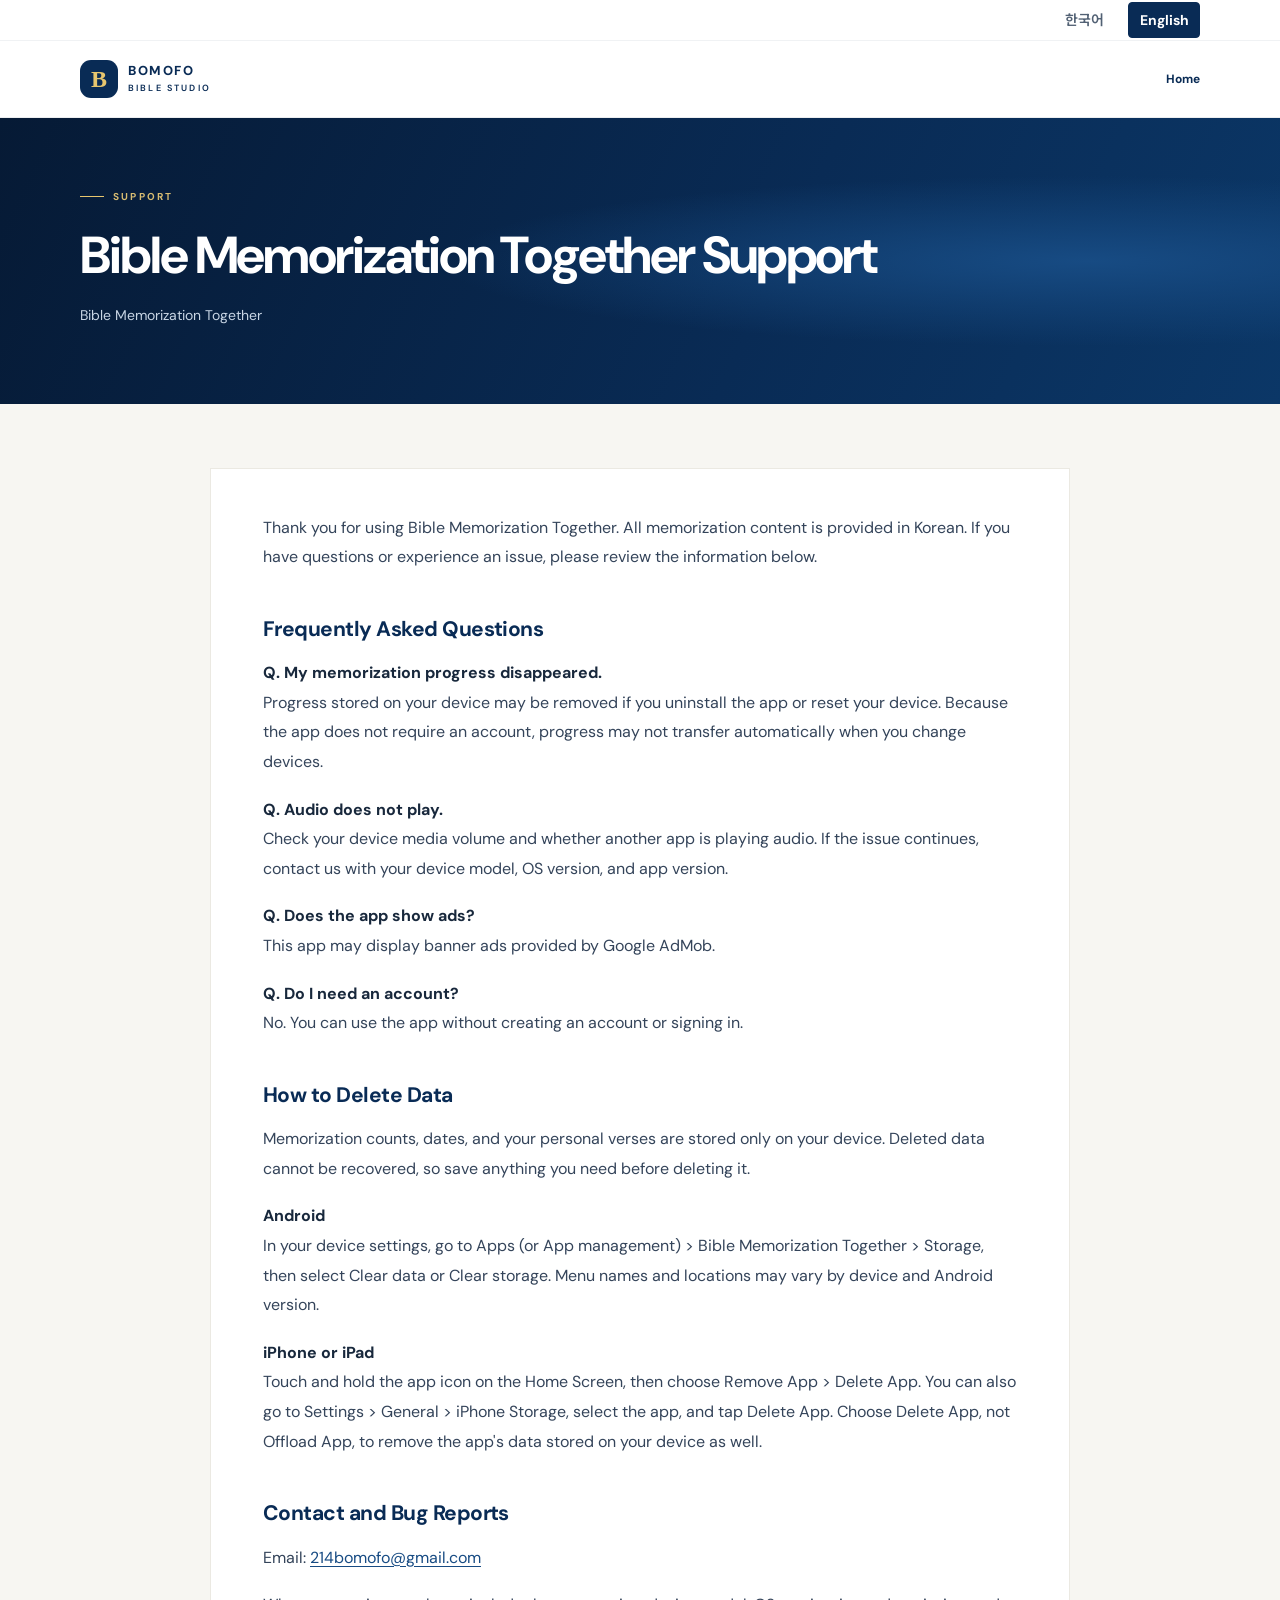
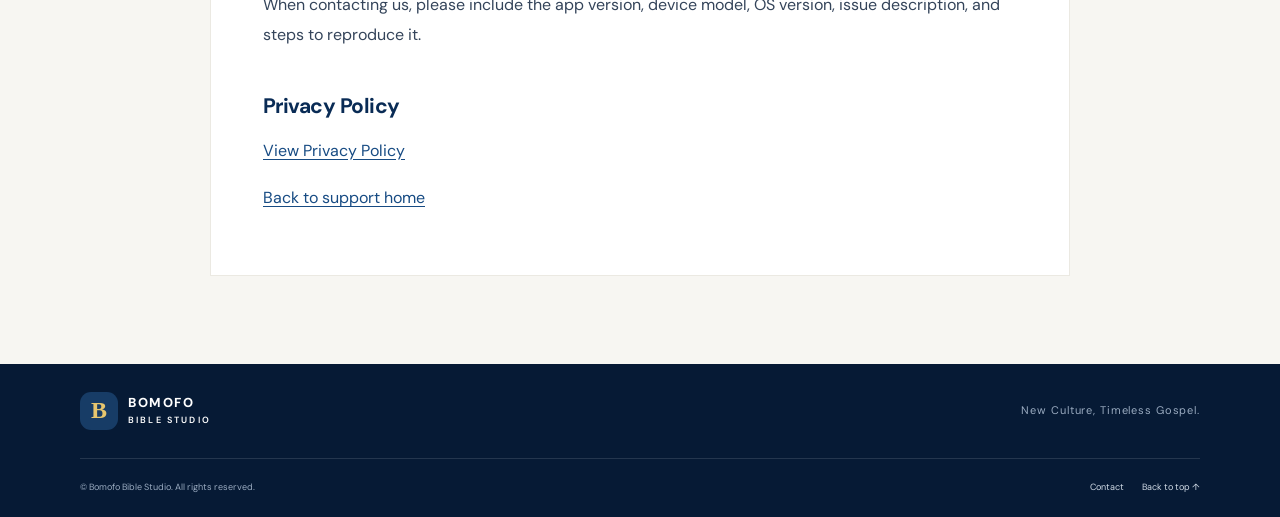
==== commit ee4f593e: "under 13 ads fixed" ====
--- a/bible-memo/index.html
+++ b/bible-memo/index.html
@@ -58,7 +58,7 @@
 <span data-ko="홈 화면에서 앱 아이콘을 길게 누르고 앱 제거 &gt; 앱 삭제를 선택하세요. 설정 &gt; 일반 &gt; iPhone 저장 공간에서도 앱을 선택한 뒤 앱 삭제를 할 수 있습니다. 앱 정리하기가 아니라 앱 삭제를 선택해야 기기에 저장된 앱 데이터도 함께 삭제됩니다." data-en="Touch and hold the app icon on the Home Screen, then choose Remove App &gt; Delete App. You can also go to Settings &gt; General &gt; iPhone Storage, select the app, and tap Delete App. Choose Delete App, not Offload App, to remove the app's data stored on your device as well.">Touch and hold the app icon on the Home Screen, then choose Remove App &gt; Delete App. You can also go to Settings &gt; General &gt; iPhone Storage, select the app, and tap Delete App. Choose Delete App, not Offload App, to remove the app's data stored on your device as well.</span></p>
 
 <h2 data-ko="문의 및 오류 보고" data-en="Contact and Bug Reports">Contact and Bug Reports</h2>
-<p><span data-ko="이메일" data-en="Email">Email</span>: <a href="mailto:sowway@naver.com">sowway@naver.com</a></p>
+<p><span data-ko="이메일" data-en="Email">Email</span>: <a href="mailto:214bomofo@gmail.com">214bomofo@gmail.com</a></p>
 <p data-ko="문의 시 앱 버전, 기기명, OS 버전, 문제 상황과 재현 방법을 함께 보내주시면 도움이 됩니다." data-en="When contacting us, please include the app version, device model, OS version, issue description, and steps to reproduce it.">When contacting us, please include the app version, device model, OS version, issue description, and steps to reproduce it.</p>
 
 <h2 data-ko="개인정보처리방침" data-en="Privacy Policy">Privacy Policy</h2>
--- a/style.css
+++ b/style.css
@@ -20,9 +20,12 @@
 .container { width: min(1120px, calc(100% - 48px)); margin: 0 auto; }
 .site-header { position: sticky; top: 0; z-index: 20; background: rgba(255,255,255,.94); backdrop-filter: blur(14px); border-bottom: 1px solid rgba(15,39,68,.08); }
 .language-switch { border-bottom: 1px solid rgba(15,39,68,.06); }
-.language-switch-inner { min-height: 34px; display: flex; align-items: center; justify-content: flex-end; gap: 14px; }
-.language-switch a { color: #748194; font-size: 10px; font-weight: 600; }
-.language-switch a[aria-current="page"] { color: var(--navy); font-weight: 800; }
+.language-switch-inner { min-height: 40px; display: flex; align-items: center; justify-content: flex-end; gap: 8px; }
+.language-switch a, .language-switch button { display: inline-flex; align-items: center; justify-content: center; min-width: 72px; min-height: 36px; padding: 4px 10px; border: 1px solid transparent; border-radius: 4px; background: transparent; color: #526174; font: inherit; font-size: 14px; font-weight: 600; cursor: pointer; }
+.language-switch a[aria-current="page"], .language-switch button.active { border-color: var(--navy); background: var(--navy); color: #fff; font-weight: 700; }
+.language-switch a:hover, .language-switch button:hover { border-color: #d5deea; background: #eef2f6; color: var(--navy); }
+.language-switch a[aria-current="page"]:hover, .language-switch button.active:hover { border-color: var(--navy); background: var(--navy); color: #fff; }
+.language-switch a:focus-visible, .language-switch button:focus-visible { outline: 3px solid #b4821e; outline-offset: 3px; }
 .nav-wrap { min-height: 76px; display: flex; align-items: center; justify-content: space-between; gap: 28px; }
 .brand { display: inline-flex; align-items: center; gap: 10px; flex-shrink: 0; }
 .brand-mark { display: grid; place-items: center; width: 38px; height: 38px; border-radius: 11px; background: var(--navy); color: var(--gold); font: 800 24px Georgia, serif; }
--- a/common/support.css
+++ b/common/support.css
@@ -1,6 +1,4 @@
 .support-page { background: var(--paper); }
-.support-page .language-switch button { padding: 6px 0; border: 0; background: none; color: #566679; font: inherit; font-size: 10px; font-weight: 600; cursor: pointer; }
-.support-page .language-switch button.active { color: var(--navy); font-weight: 800; }
 .support-page .page-header-link { color: var(--navy); font-size: 12px; font-weight: 700; }
 .support-page .page-header-link:hover { color: var(--blue); }
 .support-hero { position: relative; overflow: hidden; background: radial-gradient(ellipse at 85% 50%, #174b83 0%, transparent 42%), linear-gradient(115deg, #061a35, #092b55 60%, #0b3767); color: #fff; }
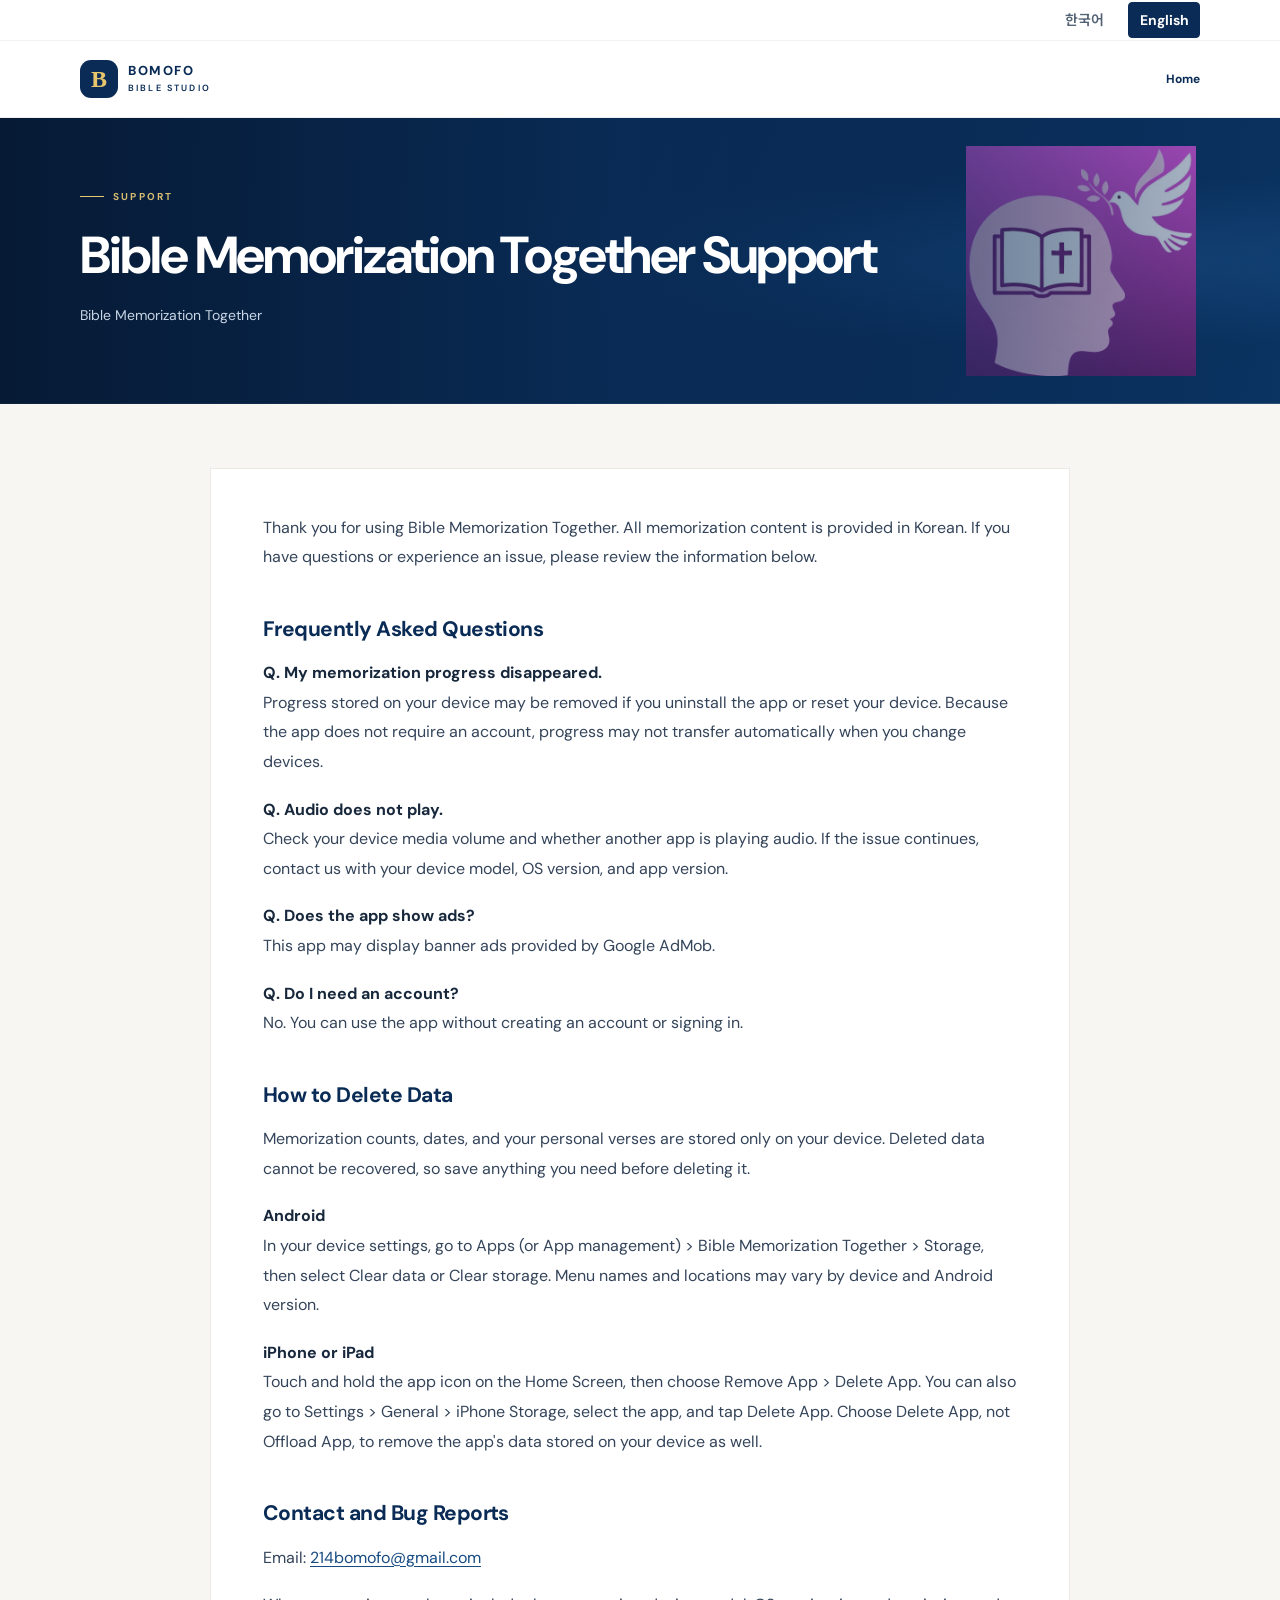
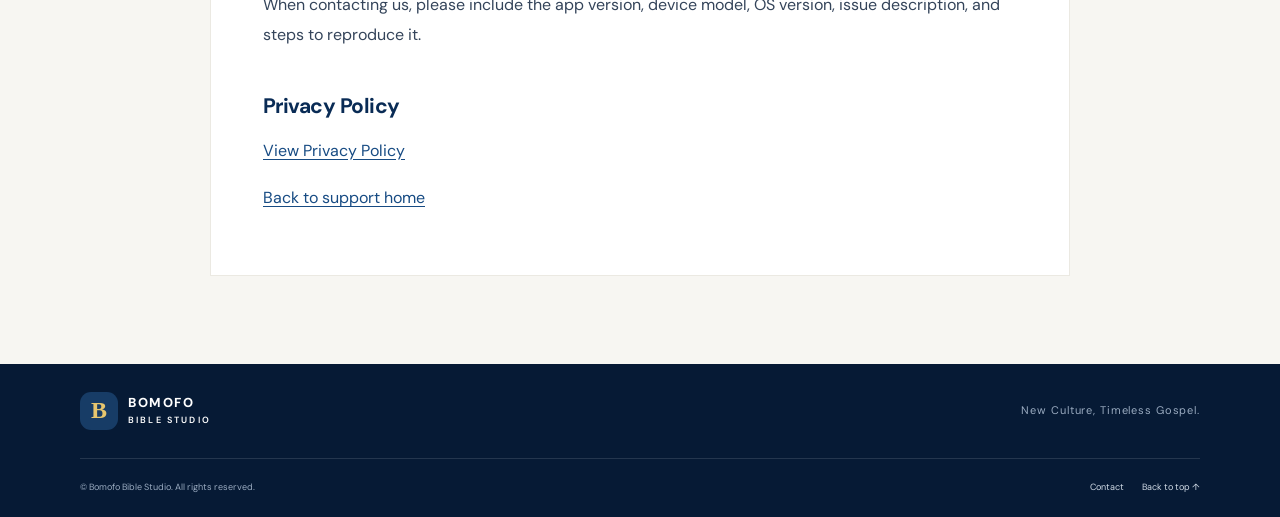
==== commit bd247f1a: "appheader degsin fixed" ====
--- a/bible-memo/index.html
+++ b/bible-memo/index.html
@@ -24,7 +24,7 @@
   </div>
 </header>
 <main>
-  <section class="support-hero">
+  <section class="support-hero support-hero--bible">
     <div class="container">
       <p class="eyebrow"><span></span>SUPPORT</p>
       <h1 data-ko="함께하는 성경암송 지원" data-en="Bible Memorization Together Support">Bible Memorization Together Support</h1>
--- a/common/support.css
+++ b/common/support.css
@@ -2,6 +2,26 @@
 .support-page .page-header-link { color: var(--navy); font-size: 12px; font-weight: 700; }
 .support-page .page-header-link:hover { color: var(--blue); }
 .support-hero { position: relative; overflow: hidden; background: radial-gradient(ellipse at 85% 50%, #174b83 0%, transparent 42%), linear-gradient(115deg, #061a35, #092b55 60%, #0b3767); color: #fff; }
+.support-hero--dtw {
+  background-image:
+    linear-gradient(90deg, #061a35 0%, rgba(9,43,85,.94) 48%, rgba(9,43,85,.28) 100%),
+    url("../DTW/DTW_AppIcon.png"),
+    radial-gradient(ellipse at 85% 50%, #174b83 0%, transparent 42%),
+    linear-gradient(115deg, #061a35, #092b55 60%, #0b3767);
+  background-repeat: no-repeat;
+  background-position: center, right 8% center, center, center;
+  background-size: auto, 230px 230px, auto, auto;
+}
+.support-hero--bible {
+  background-image:
+    linear-gradient(90deg, #061a35 0%, rgba(9,43,85,.94) 48%, rgba(9,43,85,.28) 100%),
+    url("../bible-memo/BibleMemo_AppIcon512.png"),
+    radial-gradient(ellipse at 85% 50%, #174b83 0%, transparent 42%),
+    linear-gradient(115deg, #061a35, #092b55 60%, #0b3767);
+  background-repeat: no-repeat;
+  background-position: center, right 8% center, center, center;
+  background-size: auto, 230px 230px, auto, auto;
+}
 .support-hero .container { padding-top: 70px; padding-bottom: 76px; }
 .support-hero .eyebrow { margin-bottom: 16px; }
 .support-hero h1 { max-width: 860px; margin: 0; font-size: clamp(32px, 4.5vw, 52px); line-height: 1.3; letter-spacing: -.04em; }
@@ -19,8 +39,18 @@
 .document-content .policy-link:hover { background: var(--blue); }
 .support-page a:focus-visible, .support-page button:focus-visible { outline: 3px solid #b4821e; outline-offset: 3px; }
 .support-page .footer-bottom { gap: 20px; }
+@media (max-width: 900px) {
+  .support-hero--dtw h1, .support-hero--dtw .support-context,
+  .support-hero--bible h1, .support-hero--bible .support-context { max-width: 58%; }
+}
 @media (max-width: 680px) {
   .support-hero .container { padding-top: 50px; padding-bottom: 54px; }
+  .support-hero--dtw, .support-hero--bible {
+    background-position: center, right -40px center, center, center;
+    background-size: auto, 160px 160px, auto, auto;
+  }
+  .support-hero--dtw h1, .support-hero--dtw .support-context,
+  .support-hero--bible h1, .support-hero--bible .support-context { max-width: 62%; }
   .document-wrap { padding: 36px 0 60px; }
   .document-content { padding: 26px 22px; font-size: 15px; }
   .document-content h2 { margin-top: 34px; font-size: 19px; scroll-margin-top: 115px; }
